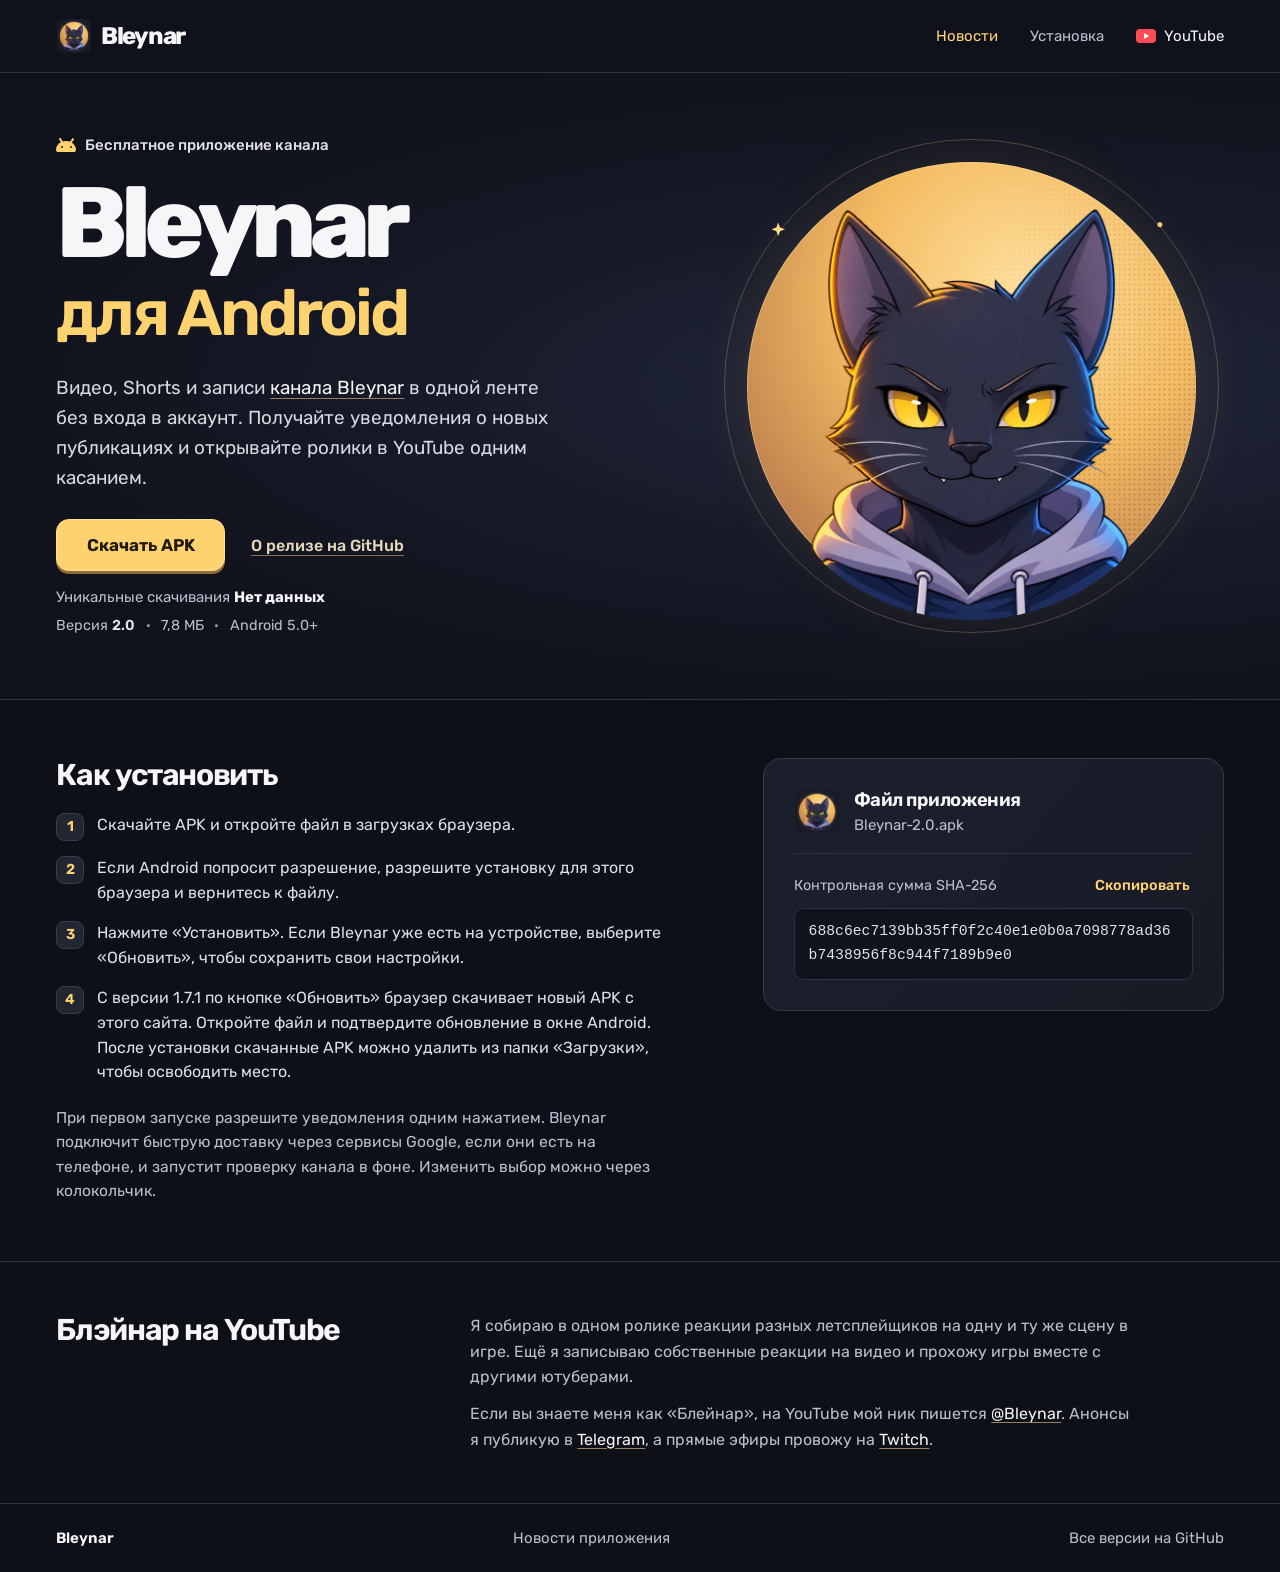
==== index.html @ b520a9aa "Bleynar 2.0 для Android и новости приложения" ====
<!doctype html>
<html lang="ru">
<head>
  <meta charset="utf-8">
  <meta name="viewport" content="width=device-width, initial-scale=1">
  <meta name="theme-color" content="#10131c">
  <title>Bleynar (Блэйнар) | YouTube-канал и приложение для Android</title>
  <meta name="description" content="Официальный сайт Bleynar (Блэйнар). Смотрите реакции летсплейщиков на YouTube, заходите на стримы и скачивайте бесплатное приложение канала для Android.">
  <link rel="canonical" href="https://bleynar.github.io/bleynar-app/">
  <meta property="og:type" content="website">
  <meta property="og:locale" content="ru_RU">
  <meta property="og:url" content="https://bleynar.github.io/bleynar-app/">
  <meta property="og:title" content="Bleynar (Блэйнар) | YouTube-канал и приложение для Android">
  <meta property="og:description" content="Реакции летсплейщиков, совместные прохождения и стримы Блэйнара. Здесь можно перейти на канал или скачать бесплатное приложение для Android.">
  <meta property="og:image" content="https://bleynar.github.io/bleynar-app/assets/bleynar-brand.png">
  <meta property="og:image:type" content="image/png">
  <meta property="og:image:width" content="512">
  <meta property="og:image:height" content="512">
  <meta property="og:image:alt" content="Фирменный кот Bleynar на золотом фоне">
  <meta name="twitter:card" content="summary">
  <script type="application/ld+json">
  {
    "@context": "https://schema.org",
    "@graph": [
      {
        "@type": "WebPage",
        "@id": "https://bleynar.github.io/bleynar-app/#page",
        "url": "https://bleynar.github.io/bleynar-app/",
        "name": "Bleynar (Блэйнар) | YouTube-канал и приложение для Android",
        "inLanguage": "ru",
        "about": { "@id": "https://bleynar.github.io/bleynar-app/#channel" },
        "mainEntity": { "@id": "https://bleynar.github.io/bleynar-app/#app" }
      },
      {
        "@type": "Person",
        "@id": "https://bleynar.github.io/bleynar-app/#channel",
        "name": "Bleynar",
        "alternateName": ["Блэйнар", "Блейнар"],
        "url": "https://bleynar.github.io/bleynar-app/#channel",
        "sameAs": [
          "https://www.youtube.com/@Bleynar",
          "https://t.me/bleynar_channel",
          "https://www.twitch.tv/bleynar"
        ]
      },
      {
        "@type": "MobileApplication",
        "@id": "https://bleynar.github.io/bleynar-app/#app",
        "name": "Bleynar",
        "operatingSystem": "Android 5.0+",
        "applicationCategory": "EntertainmentApplication",
        "inLanguage": "ru",
        "isAccessibleForFree": true,
        "offers": { "@type": "Offer", "price": "0" },
        "author": { "@id": "https://bleynar.github.io/bleynar-app/#channel" },
        "image": "https://bleynar.github.io/bleynar-app/assets/bleynar-brand.png",
        "downloadUrl": "https://bleynar.github.io/bleynar-app/downloads/Bleynar.apk"
      }
    ]
  }
  </script>
  <link rel="icon" href="assets/icon.png?brand=2">
  <link rel="stylesheet" href="assets/style.css?layout=5">
  <script src="assets/site.js" defer></script>
  <script src="assets/downloads.js" defer></script>
</head>
<body>
  <header class="mast">
    <div class="wrap nav">
      <a class="wordmark" href="./" aria-label="Bleynar, главная"><img src="assets/icon.png?brand=2" width="36" height="36" alt="">Bleynar</a>
      <nav aria-label="Навигация">
        <a class="app-news-link" href="news/">Новости</a>
        <a class="install-link" href="#install">Установка</a>
        <a class="yt" href="https://www.youtube.com/@Bleynar"><span class="play" aria-hidden="true"></span>YouTube</a>
      </nav>
    </div>
  </header>
  <main>
    <section class="intro" id="app" aria-labelledby="app-name">
      <div class="wrap stage">
        <div class="pitch">
          <p class="platform"><span class="android" aria-hidden="true"><i></i></span>Бесплатное приложение канала</p>
          <h1 id="app-name">Bleynar <span>для Android</span></h1>
          <div class="details">
            <p class="lede">Видео, Shorts и&nbsp;записи <a href="#channel">канала Bleynar</a> в&nbsp;одной ленте без входа в&nbsp;аккаунт. Получайте уведомления о&nbsp;новых публикациях и&nbsp;открывайте ролики в&nbsp;YouTube одним касанием.</p>
            <div class="downloads">
              <a class="download" data-download href="https://bleynar.github.io/bleynar-app/downloads/Bleynar.apk?v=21" download="Bleynar-2.0.apk">Скачать APK</a>
              <a class="release-link" data-release href="https://github.com/bleynar/bleynar-app/releases/tag/v2.0">О релизе на GitHub</a>
            </div>
            <p class="download-stats" role="status">Уникальные скачивания <strong id="download-total">—</strong></p>
            <p class="release"><span>Версия <b data-version>2.0</b></span><span data-size>7,8 МБ</span><span>Android 5.0+</span></p>
          </div>
        </div>
        <div class="visual" aria-hidden="true">
          <div class="portrait">
            <div class="mascot-frame">
              <img class="mascot" src="assets/bleynar.webp" width="920" height="902" alt="" fetchpriority="high">
            </div>
          </div>
        </div>
      </div>
    </section>
    <section class="setup wrap" id="install" aria-labelledby="install-heading">
      <div class="how">
        <h2 id="install-heading">Как установить</h2>
        <ol role="list">
          <li><span class="step-number" aria-hidden="true">1</span><span>Скачайте APK и откройте файл в загрузках браузера.</span></li>
          <li><span class="step-number" aria-hidden="true">2</span><span>Если Android попросит разрешение, разрешите установку для этого браузера и вернитесь к файлу.</span></li>
          <li><span class="step-number" aria-hidden="true">3</span><span>Нажмите «Установить». Если Bleynar уже есть на устройстве, выберите «Обновить», чтобы сохранить свои настройки.</span></li>
          <li><span class="step-number" aria-hidden="true">4</span><span>С версии 1.7.1 по кнопке «Обновить» браузер скачивает новый APK с этого сайта. Откройте файл и подтвердите обновление в окне Android. После установки скачанные APK можно удалить из папки «Загрузки», чтобы освободить место.</span></li>
        </ol>
        <p>При первом запуске разрешите уведомления одним нажатием. Bleynar подключит быструю доставку через сервисы Google, если они есть на телефоне, и запустит проверку канала в фоне. Изменить выбор можно через колокольчик.</p>
      </div>
      <div class="integrity">
        <div class="file-title">
          <img src="assets/icon.png?brand=2" alt="" width="48" height="48">
          <div><h2>Файл приложения</h2><p data-filename>Bleynar-2.0.apk</p></div>
        </div>
        <div class="hashline"><span>Контрольная сумма SHA-256</span><button id="copy" type="button" aria-label="Скопировать SHA-256">Скопировать</button></div>
        <code id="checksum">688c6ec7139bb35ff0f2c40e1e0b0a7098778ad36b7438956f8c944f7189b9e0</code>
        <span id="copy-status" role="status"></span>
      </div>
    </section>
    <section class="channel" id="channel" aria-labelledby="channel-heading">
      <div class="wrap channel-inner">
        <h2 id="channel-heading">Блэйнар на YouTube</h2>
        <div class="channel-copy">
          <p>Я собираю в одном ролике реакции разных летсплейщиков на одну и ту же сцену в игре. Ещё я записываю собственные реакции на видео и прохожу игры вместе с другими ютуберами.</p>
          <p>Если вы знаете меня как «Блейнар», на YouTube мой ник пишется <a href="https://www.youtube.com/@Bleynar">@Bleynar</a>. Анонсы я публикую в <a href="https://t.me/bleynar_channel">Telegram</a>, а прямые эфиры провожу на <a href="https://www.twitch.tv/bleynar">Twitch</a>.</p>
        </div>
      </div>
    </section>
  </main>
  <footer><div class="wrap"><span>Bleynar</span><a href="news/">Новости приложения</a><a href="https://github.com/bleynar/bleynar-app/releases">Все версии на GitHub</a></div></footer>
</body>
</html>
---- assets/style.css ----
@font-face {
  font-family: Rubik;
  src: url("rubik-lat.woff2") format("woff2");
  font-weight: 300 900;
  font-display: swap;
  unicode-range: U+0000-00FF, U+0131, U+0152-0153, U+02BB-02BC, U+02C6, U+02DA, U+02DC, U+0304, U+0308, U+0329, U+2000-206F, U+20AC, U+2122, U+2191, U+2193, U+2212, U+2215, U+FEFF, U+FFFD;
}
@font-face {
  font-family: Rubik;
  src: url("rubik-cyr.woff2") format("woff2");
  font-weight: 300 900;
  font-display: swap;
  unicode-range: U+0301, U+0400-045F, U+0490-0491, U+04B0-04B1, U+2116;
}

:root {
  color-scheme: dark;
  --bg: #0e1018;
  --line: #2d3242;
  --text: #f6f5f8;
  --muted: #babecf;
  --gold: #ffd270;
  --gutter: clamp(14px, 4.4vw, 4.5rem);
  font-family: Rubik, Roboto, Arial, sans-serif;
  font-synthesis: none;
  background: var(--bg);
  color: var(--text);
}
*, *::before, *::after { box-sizing: border-box; }
body {
  margin: 0;
  min-height: 100vh;
  min-height: 100svh;
  display: flex;
  flex-direction: column;
}
main { flex: 1; }
h1, h2, p { margin: 0; }
a { color: inherit; text-decoration: none; }
button { font: inherit; }
img { display: block; }
a:focus-visible, button:focus-visible {
  outline: 3px solid var(--gold);
  outline-offset: 4px;
}
.wrap {
  width: calc(100% - var(--gutter) - var(--gutter));
  max-width: 82rem;
  margin-inline: auto;
}

.mast {
  background: #10121b;
  border-bottom: 1px solid var(--line);
}
.nav, .nav nav, .wordmark, .yt, footer .wrap {
  display: flex;
  align-items: center;
}
.nav, footer .wrap {
  justify-content: space-between;
  flex-wrap: wrap;
  gap: .25rem 1rem;
}
.nav {
  min-height: 4.5rem;
  padding-block: .5rem;
}
.nav nav {
  flex-wrap: wrap;
  gap: 0 clamp(.75rem, 2.5vw, 2.25rem);
  font-size: .9375rem;
}
.nav a, footer a {
  display: inline-flex;
  align-items: center;
  min-height: 2.75rem;
}
.wordmark {
  gap: .55rem;
  font-size: 1.5rem;
  font-weight: 740;
  letter-spacing: -.055em;
}
.wordmark img { width: 2.25rem; height: 2.25rem; }
.install-link, footer a { color: var(--muted); }
.nav a:hover, footer a:hover, .release-link:hover { color: var(--gold); }
.yt { gap: .5rem; }
.play {
  width: 1.25rem;
  height: .875rem;
  background: #ff4c55;
  border-radius: .25rem;
  display: inline-grid;
  place-items: center;
}
.play::after {
  content: "";
  border-style: solid;
  border-width: .2rem 0 .2rem .32rem;
  border-color: transparent transparent transparent white;
  margin-left: 1px;
}

.intro {
  background: radial-gradient(ellipse at 77% 50%, #23283d, #151926 44%, #10121b 79%);
  border-bottom: 1px solid var(--line);
}
.stage {
  display: grid;
  grid-template-columns: minmax(0, 1.08fr) minmax(0, .92fr);
  align-items: center;
  gap: clamp(1.5rem, 5.5vw, 6rem);
  padding-block: clamp(2.5rem, 4.75vw, 5.25rem);
}
.pitch, .details, .how, .integrity { min-width: 0; }
.platform {
  display: flex;
  align-items: center;
  gap: .55rem;
  margin-bottom: clamp(.875rem, 1.5vw, 1.35rem);
  font-size: .9375rem;
  font-weight: 500;
  line-height: 1.4;
  color: #dfdfe7;
}
.android {
  position: relative;
  flex: none;
  width: 1.25rem;
  height: .69rem;
  margin-top: .12rem;
  border-radius: .8rem .8rem .18rem .18rem;
  background: var(--gold);
}
.android::before, .android::after, .android i::before, .android i::after {
  content: "";
  position: absolute;
}
.android::before, .android::after {
  top: -.21rem;
  width: 1.5px;
  height: .32rem;
  background: var(--gold);
}
.android::before { left: .25rem; transform: rotate(-33deg); }
.android::after { right: .25rem; transform: rotate(33deg); }
.android i::before, .android i::after {
  top: .3rem;
  width: 2px;
  height: 2px;
  border-radius: 50%;
  background: #252018;
}
.android i::before { left: .3rem; }
.android i::after { right: .3rem; }

h1 {
  font-size: clamp(3rem, 1.6rem + 5.8vw, 7.1rem);
  font-weight: 780;
  line-height: .96;
  letter-spacing: -.065em;
}
h1 span {
  display: block;
  margin-top: .12em;
  color: var(--gold);
  font-weight: 600;
  font-size: .65em;
  line-height: 1.05;
  letter-spacing: -.05em;
}
.details { margin-top: clamp(1.25rem, 2vw, 2rem); }
.lede {
  max-width: 43ch;
  color: #d6d8e3;
  font-size: clamp(1rem, .94rem + .3vw, 1.19rem);
  line-height: 1.6;
}
.downloads {
  display: flex;
  align-items: center;
  flex-wrap: wrap;
  gap: .5rem clamp(1rem, 2vw, 1.75rem);
  margin-top: clamp(1.25rem, 2vw, 1.9rem);
}
.download, .release-link {
  display: inline-flex;
  align-items: center;
  justify-content: center;
  text-align: center;
}
.download {
  min-height: 3.25rem;
  padding: .75rem clamp(1.3rem, 2.3vw, 2.25rem);
  color: #211a0d;
  background: var(--gold);
  border: 1px solid #ffdf99;
  border-radius: .8rem;
  box-shadow: 0 3px 0 #8f6d32;
  font-weight: 670;
  font-size: 1.0625rem;
}
.download:hover { background: #ffe2a1; }
.download:active { box-shadow: 0 1px 0 #8f6d32; transform: translateY(2px); }
.release-link {
  min-height: 2.75rem;
  color: #e5d7bc;
  font-weight: 530;
  text-decoration: underline;
  text-decoration-color: #89714e;
  text-underline-offset: .28em;
}
.release {
  display: flex;
  flex-wrap: wrap;
  align-items: baseline;
  gap: .35rem .65rem;
  margin-top: 1.1rem;
  font-size: .9rem;
  line-height: 1.5;
  color: var(--muted);
}
.release span { white-space: nowrap; }
.release b { font-weight: 550; color: #e5e5ec; }
.release span + span::before {
  content: "·";
  margin-right: .65rem;
  color: #9295a9;
}

.download-stats {
  margin-top: .9rem;
  color: var(--muted);
  font-size: .9375rem;
  line-height: 1.55;
}
.download-stats strong { color: var(--text); font-variant-numeric: tabular-nums; }
.download-stats + .release { margin-top: .4rem; }
.download[aria-busy="true"] { cursor: progress; }

/* Both the orbit and the portrait use this square as their coordinate system. */
.visual {
  position: relative;
  justify-self: center;
  width: 100%;
  max-width: 34rem;
  aspect-ratio: 1 / 1;
  background: radial-gradient(circle at 87.3% 18%, #f7cf88 0 2px, transparent 3px);
}
.visual::before {
  content: "";
  position: absolute;
  inset: 1%;
  border: 1px solid #bda47755;
  border-radius: 50%;
}
.visual::after {
  content: "";
  position: absolute;
  left: 10.4%;
  top: 17.6%;
  width: 2.65%;
  aspect-ratio: 1;
  background: #ffda8b;
  clip-path: polygon(50% 0, 64% 36%, 100% 50%, 64% 64%, 50% 100%, 36% 64%, 0 50%, 36% 36%);
}
.portrait {
  position: absolute;
  inset: 5.5%;
  border-radius: 50%;
  isolation: isolate;
  background: radial-gradient(circle at 62% 30%, #ffe2a0, #f4bb62 41%, #c18450 76%, #82573e);
  box-shadow: 0 0 3.5rem #dfaa4620, inset 0 0 0 1px #ffe1a75c;
}
.portrait::before {
  content: "";
  position: absolute;
  inset: 0;
  border-radius: inherit;
  background-image: radial-gradient(#6a452e73 .8px, transparent 1.2px);
  background-size: 5px 5px;
  -webkit-mask-image: linear-gradient(125deg, transparent 35%, #000);
  mask-image: linear-gradient(125deg, transparent 35%, #000);
}
.mascot-frame {
  position: absolute;
  /* Let only the lower arc of the hoodie overlap the disc, inside the outer rim. */
  inset: 0 0 -2%;
  border-radius: 50%;
  overflow: hidden;
}
.mascot {
  position: absolute;
  inset: 0;
  width: 100%;
  height: 100%;
  padding-top: 9.6%;
  object-fit: cover;
  object-position: center top;
}

.setup {
  display: grid;
  grid-template-columns: minmax(0, 1.15fr) minmax(0, .85fr);
  align-items: start;
  gap: clamp(2rem, 6.5vw, 7rem);
  padding-block: clamp(2.5rem, 4.5vw, 4.75rem);
}
.how h2, .channel h2 {
  font-size: clamp(1.55rem, 1.2rem + .85vw, 2rem);
  line-height: 1.15;
  font-weight: 650;
  letter-spacing: -.045em;
}
.how h2 { margin-bottom: 1.3rem; }
.channel { border-top: 1px solid var(--line); }
.channel-inner {
  display: grid;
  grid-template-columns: minmax(0, .65fr) minmax(0, 1.35fr);
  gap: clamp(1rem, 4vw, 4rem);
  padding-block: clamp(2rem, 4vw, 3.5rem);
}
.channel-copy { max-width: 67ch; color: var(--muted); line-height: 1.6; }
.channel-copy p + p { margin-top: .7rem; }
.lede a, .channel-copy a {
  color: var(--text);
  text-decoration: underline;
  text-decoration-color: #958263;
  text-underline-offset: .2em;
}
.lede a:hover, .channel-copy a:hover { color: var(--gold); }
.how, .file-title, .hashline { overflow-wrap: anywhere; }
.how ol {
  display: grid;
  gap: .95rem;
  margin: 0;
  padding: 0;
  list-style: none;
}
.how li {
  display: grid;
  grid-template-columns: 1.75rem minmax(0, 1fr);
  gap: .8rem;
  align-items: start;
  color: #dedfe8;
  line-height: 1.55;
}
.step-number {
  display: grid;
  place-items: center;
  min-height: 1.75rem;
  border: 1px solid #373b4b;
  border-radius: .5rem;
  background: #222633;
  color: var(--gold);
  font-weight: 620;
  font-size: .9rem;
}
.how p {
  max-width: 61ch;
  margin-top: 1.3rem;
  color: var(--muted);
  font-size: .98rem;
  line-height: 1.55;
}
.integrity {
  padding: clamp(16px, 2.35vw, 2rem);
  border: 1px solid #343a4a;
  border-radius: 1.15rem;
  background: linear-gradient(130deg, #1c202d, #181b26);
}
.file-title, .hashline {
  display: flex;
  align-items: center;
  gap: .875rem;
}
.file-title { flex-wrap: wrap; padding-bottom: 1.15rem; }
.file-title > div { flex: 1 1 9rem; min-width: 0; }
.file-title img { width: 2.85rem; height: 2.85rem; flex: none; }
.file-title h2 {
  font-size: 1.15rem;
  font-weight: 630;
  letter-spacing: -.025em;
  line-height: 1.3;
}
.file-title p { margin-top: .2rem; font-size: .9375rem; color: var(--muted); overflow-wrap: anywhere; }
.hashline {
  border-top: 1px solid var(--line);
  padding-top: .65rem;
  justify-content: space-between;
  flex-wrap: wrap;
  gap: 0 .85rem;
  color: var(--muted);
  font-size: .9rem;
  line-height: 1.5;
}
.hashline button {
  max-width: 100%;
  overflow-wrap: anywhere;
  min-height: 2.75rem;
  padding: .4rem .15rem;
  border: 0;
  background: transparent;
  color: var(--gold);
  font-size: .9rem;
  font-weight: 530;
  cursor: pointer;
}
.hashline button:hover { text-decoration: underline; }
.integrity code {
  display: block;
  padding: .7rem .85rem;
  border: 1px solid var(--line);
  border-radius: .55rem;
  background: #10131d;
  overflow-wrap: anywhere;
  font: .92rem/1.6 ui-monospace, Consolas, monospace;
  color: #e0e2ee;
}
.integrity [role="status"]:not(:empty) {
  display: block;
  margin-top: .6rem;
  font-size: .9rem;
  line-height: 1.5;
  color: var(--gold);
}
footer { border-top: 1px solid var(--line); }
footer .wrap { min-height: 4.25rem; padding-block: .45rem; font-size: .935rem; }
footer span { font-weight: 640; }

/* The installation guide and file details need more width than the hero art. */
@media (max-width: 53rem) {
  .setup { grid-template-columns: minmax(0, 1fr); gap: 1.85rem; }
  .channel-inner { grid-template-columns: minmax(0, 1fr); gap: .85rem; }
}
@media (max-width: 42rem) {
  .nav { min-height: 3.75rem; padding-block: .3rem; }
  .wordmark { font-size: 1.32rem; }
  .wordmark img { width: 2rem; height: 2rem; }
  .nav nav { font-size: .9rem; }
  .stage {
    grid-template-columns: minmax(0, 1.2fr) minmax(0, .8fr);
    grid-template-areas: "platform platform" "title portrait" "details details";
    gap: .85rem clamp(.75rem, 3vw, 1.4rem);
    padding-block: clamp(1.65rem, 5vw, 2.25rem) 2rem;
  }
  .pitch { display: contents; }
  .platform { grid-area: platform; margin: 0; }
  h1 { grid-area: title; font-size: min(13.25vw, clamp(2.65rem, .9rem + 8.7vw, 4.5rem)); }
  .visual { grid-area: portrait; max-width: 13rem; justify-self: end; }
  .details { grid-area: details; margin: .25rem 0 0; }
  .setup { padding-block: 2rem; }
}
@media (max-width: 19.99rem) {
  .stage {
    grid-template-columns: minmax(0, 1fr);
    grid-template-areas: "platform" "title" "details" "portrait";
    gap: 1rem;
  }
  .visual { width: 72%; justify-self: center; }
  h1 { font-size: min(21vw, 2.85rem); }
  .hashline { gap: 0 .35rem; }
}
@supports not (aspect-ratio: 1 / 1) {
  .visual::after {
    position: static;
    display: block;
    width: 100%;
    height: 0;
    padding-top: 100%;
    background: none;
    clip-path: none;
  }
}
@media (prefers-reduced-motion: reduce) {
  .download:active { transform: none; }
}

.app-news-link{color:var(--gold)}
@media(max-width:32rem){.nav nav{gap:.75rem}.nav .install-link{display:none}}
@media(max-width:22rem){.nav nav{gap:.5rem}.nav .wordmark{gap:.25rem}.nav .yt{padding-inline:.4rem}footer .wrap{flex-wrap:wrap;gap:.35rem 1rem}}
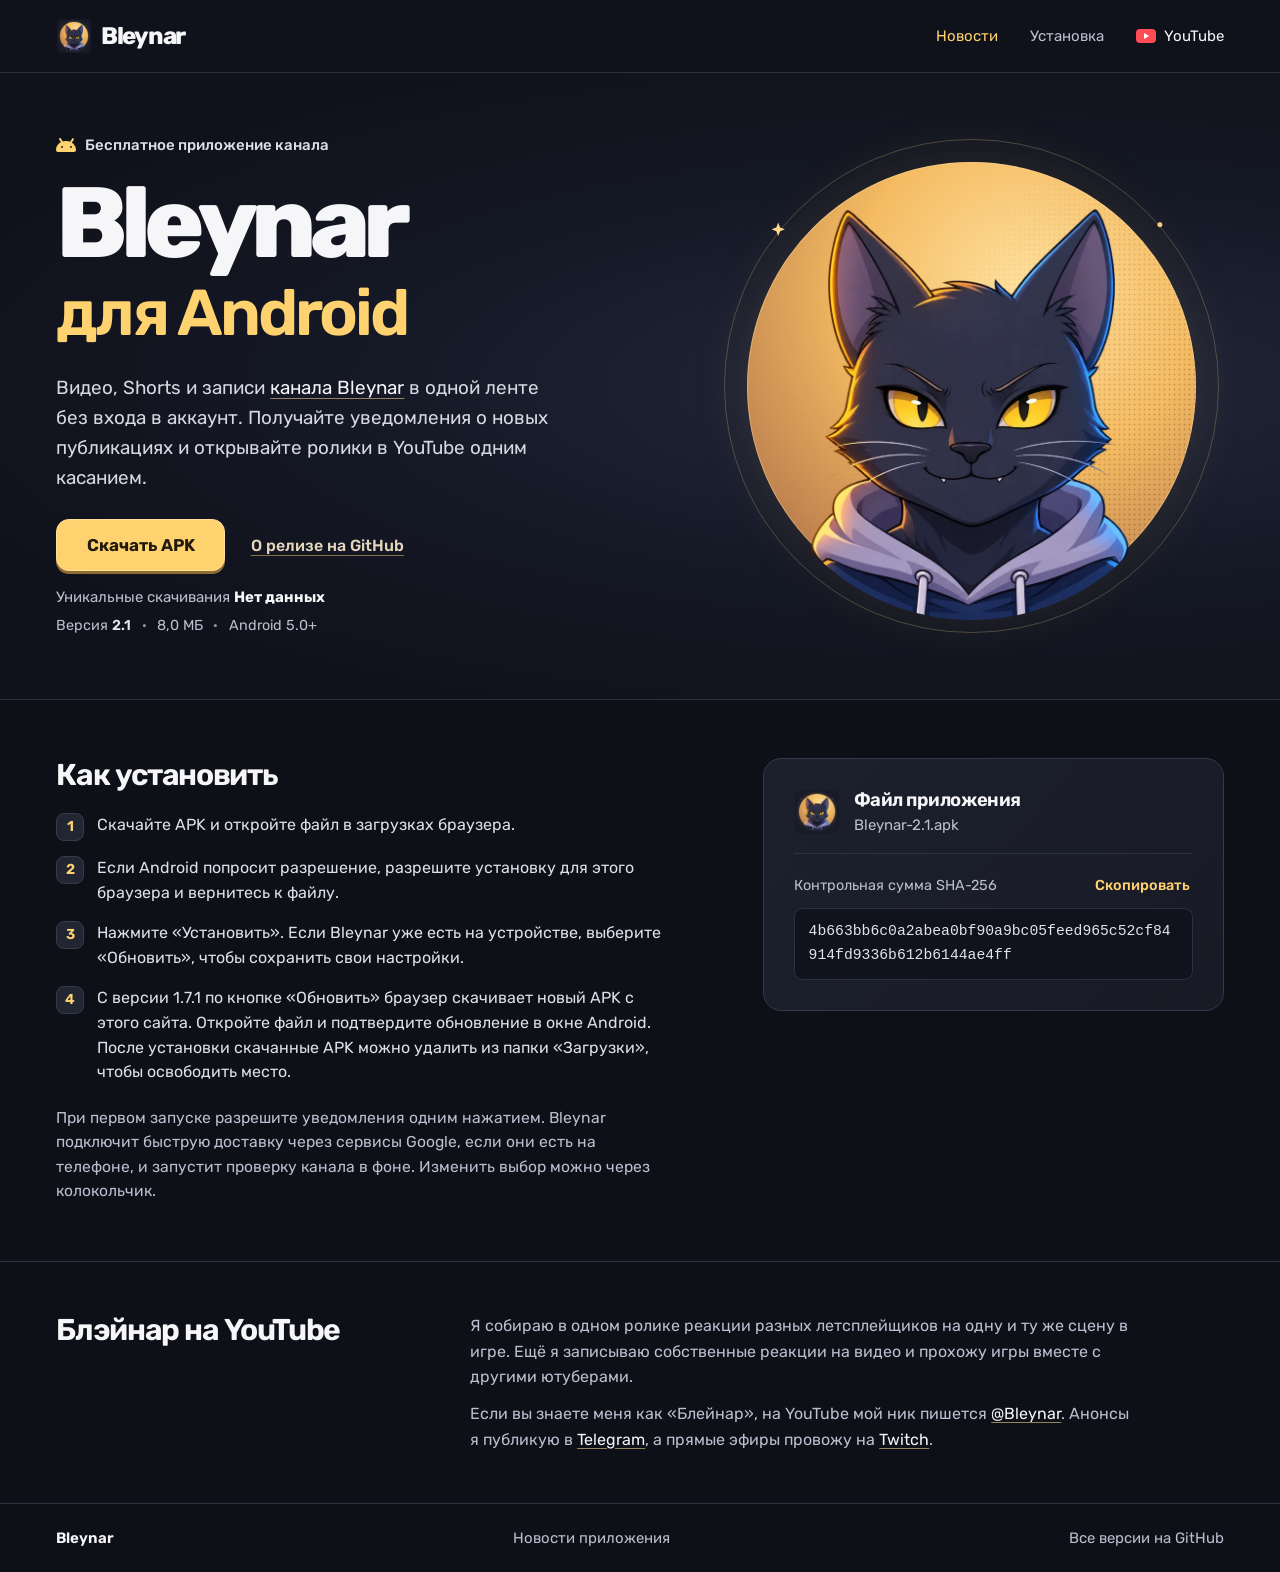
==== commit debb2cb5: "Bleynar 2.1 для Android и новости приложения" ====
--- a/index.html
+++ b/index.html
@@ -84,11 +84,11 @@
           <div class="details">
             <p class="lede">Видео, Shorts и&nbsp;записи <a href="#channel">канала Bleynar</a> в&nbsp;одной ленте без входа в&nbsp;аккаунт. Получайте уведомления о&nbsp;новых публикациях и&nbsp;открывайте ролики в&nbsp;YouTube одним касанием.</p>
             <div class="downloads">
-              <a class="download" data-download href="https://bleynar.github.io/bleynar-app/downloads/Bleynar.apk?v=21" download="Bleynar-2.0.apk">Скачать APK</a>
-              <a class="release-link" data-release href="https://github.com/bleynar/bleynar-app/releases/tag/v2.0">О релизе на GitHub</a>
+              <a class="download" data-download href="https://bleynar.github.io/bleynar-app/downloads/Bleynar.apk?v=22" download="Bleynar-2.1.apk">Скачать APK</a>
+              <a class="release-link" data-release href="https://github.com/bleynar/bleynar-app/releases/tag/v2.1">О релизе на GitHub</a>
             </div>
             <p class="download-stats" role="status">Уникальные скачивания <strong id="download-total">—</strong></p>
-            <p class="release"><span>Версия <b data-version>2.0</b></span><span data-size>7,8 МБ</span><span>Android 5.0+</span></p>
+            <p class="release"><span>Версия <b data-version>2.1</b></span><span data-size>8,0 МБ</span><span>Android 5.0+</span></p>
           </div>
         </div>
         <div class="visual" aria-hidden="true">
@@ -114,10 +114,10 @@
       <div class="integrity">
         <div class="file-title">
           <img src="assets/icon.png?brand=2" alt="" width="48" height="48">
-          <div><h2>Файл приложения</h2><p data-filename>Bleynar-2.0.apk</p></div>
+          <div><h2>Файл приложения</h2><p data-filename>Bleynar-2.1.apk</p></div>
         </div>
         <div class="hashline"><span>Контрольная сумма SHA-256</span><button id="copy" type="button" aria-label="Скопировать SHA-256">Скопировать</button></div>
-        <code id="checksum">688c6ec7139bb35ff0f2c40e1e0b0a7098778ad36b7438956f8c944f7189b9e0</code>
+        <code id="checksum">4b663bb6c0a2abea0bf90a9bc05feed965c52cf84914fd9336b612b6144ae4ff</code>
         <span id="copy-status" role="status"></span>
       </div>
     </section>
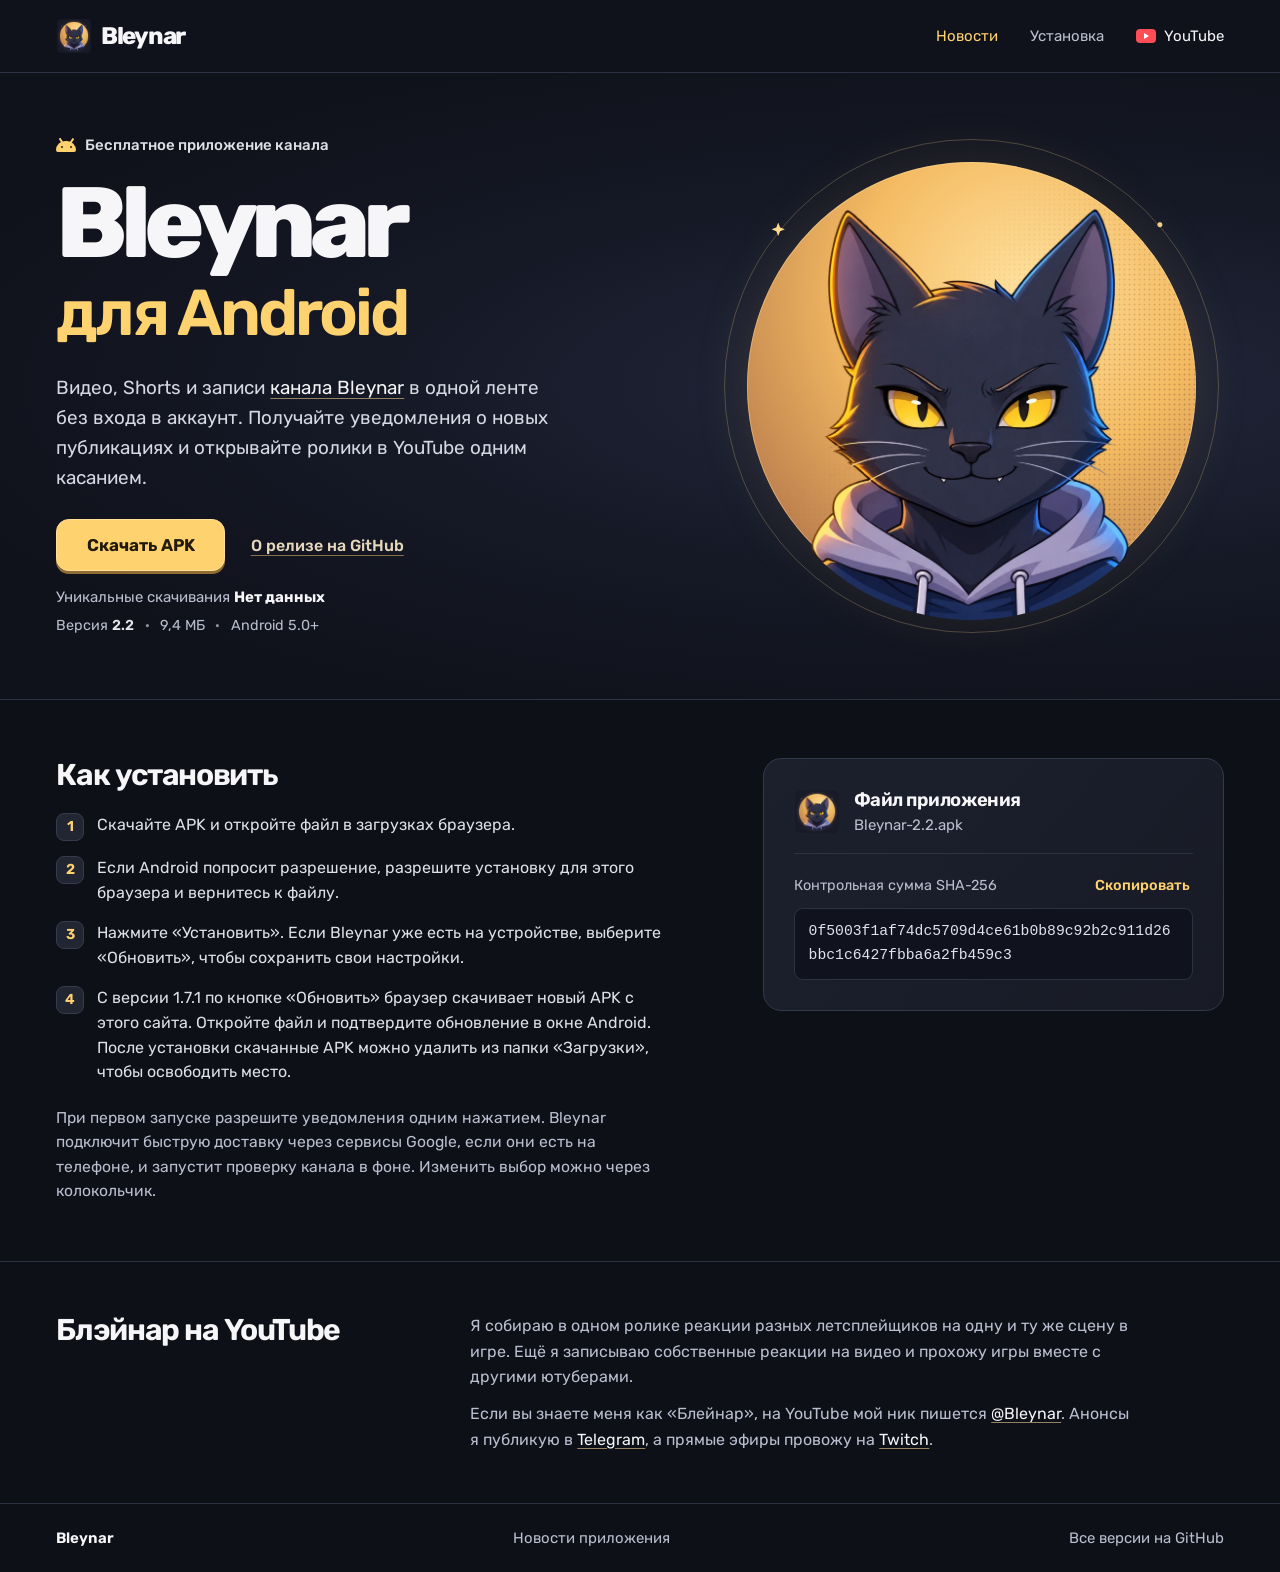
==== commit 3f4df06e: "Bleynar 2.2 для Android" ====
--- a/index.html
+++ b/index.html
@@ -84,11 +84,11 @@
           <div class="details">
             <p class="lede">Видео, Shorts и&nbsp;записи <a href="#channel">канала Bleynar</a> в&nbsp;одной ленте без входа в&nbsp;аккаунт. Получайте уведомления о&nbsp;новых публикациях и&nbsp;открывайте ролики в&nbsp;YouTube одним касанием.</p>
             <div class="downloads">
-              <a class="download" data-download href="https://bleynar.github.io/bleynar-app/downloads/Bleynar.apk?v=22" download="Bleynar-2.1.apk">Скачать APK</a>
-              <a class="release-link" data-release href="https://github.com/bleynar/bleynar-app/releases/tag/v2.1">О релизе на GitHub</a>
+              <a class="download" data-download href="https://bleynar.github.io/bleynar-app/downloads/Bleynar.apk?v=23" download="Bleynar-2.2.apk">Скачать APK</a>
+              <a class="release-link" data-release href="https://github.com/bleynar/bleynar-app/releases/tag/v2.2">О релизе на GitHub</a>
             </div>
             <p class="download-stats" role="status">Уникальные скачивания <strong id="download-total">—</strong></p>
-            <p class="release"><span>Версия <b data-version>2.1</b></span><span data-size>8,0 МБ</span><span>Android 5.0+</span></p>
+            <p class="release"><span>Версия <b data-version>2.2</b></span><span data-size>9,4 МБ</span><span>Android 5.0+</span></p>
           </div>
         </div>
         <div class="visual" aria-hidden="true">
@@ -114,10 +114,10 @@
       <div class="integrity">
         <div class="file-title">
           <img src="assets/icon.png?brand=2" alt="" width="48" height="48">
-          <div><h2>Файл приложения</h2><p data-filename>Bleynar-2.1.apk</p></div>
+          <div><h2>Файл приложения</h2><p data-filename>Bleynar-2.2.apk</p></div>
         </div>
         <div class="hashline"><span>Контрольная сумма SHA-256</span><button id="copy" type="button" aria-label="Скопировать SHA-256">Скопировать</button></div>
-        <code id="checksum">4b663bb6c0a2abea0bf90a9bc05feed965c52cf84914fd9336b612b6144ae4ff</code>
+        <code id="checksum">0f5003f1af74dc5709d4ce61b0b89c92b2c911d26bbc1c6427fbba6a2fb459c3</code>
         <span id="copy-status" role="status"></span>
       </div>
     </section>
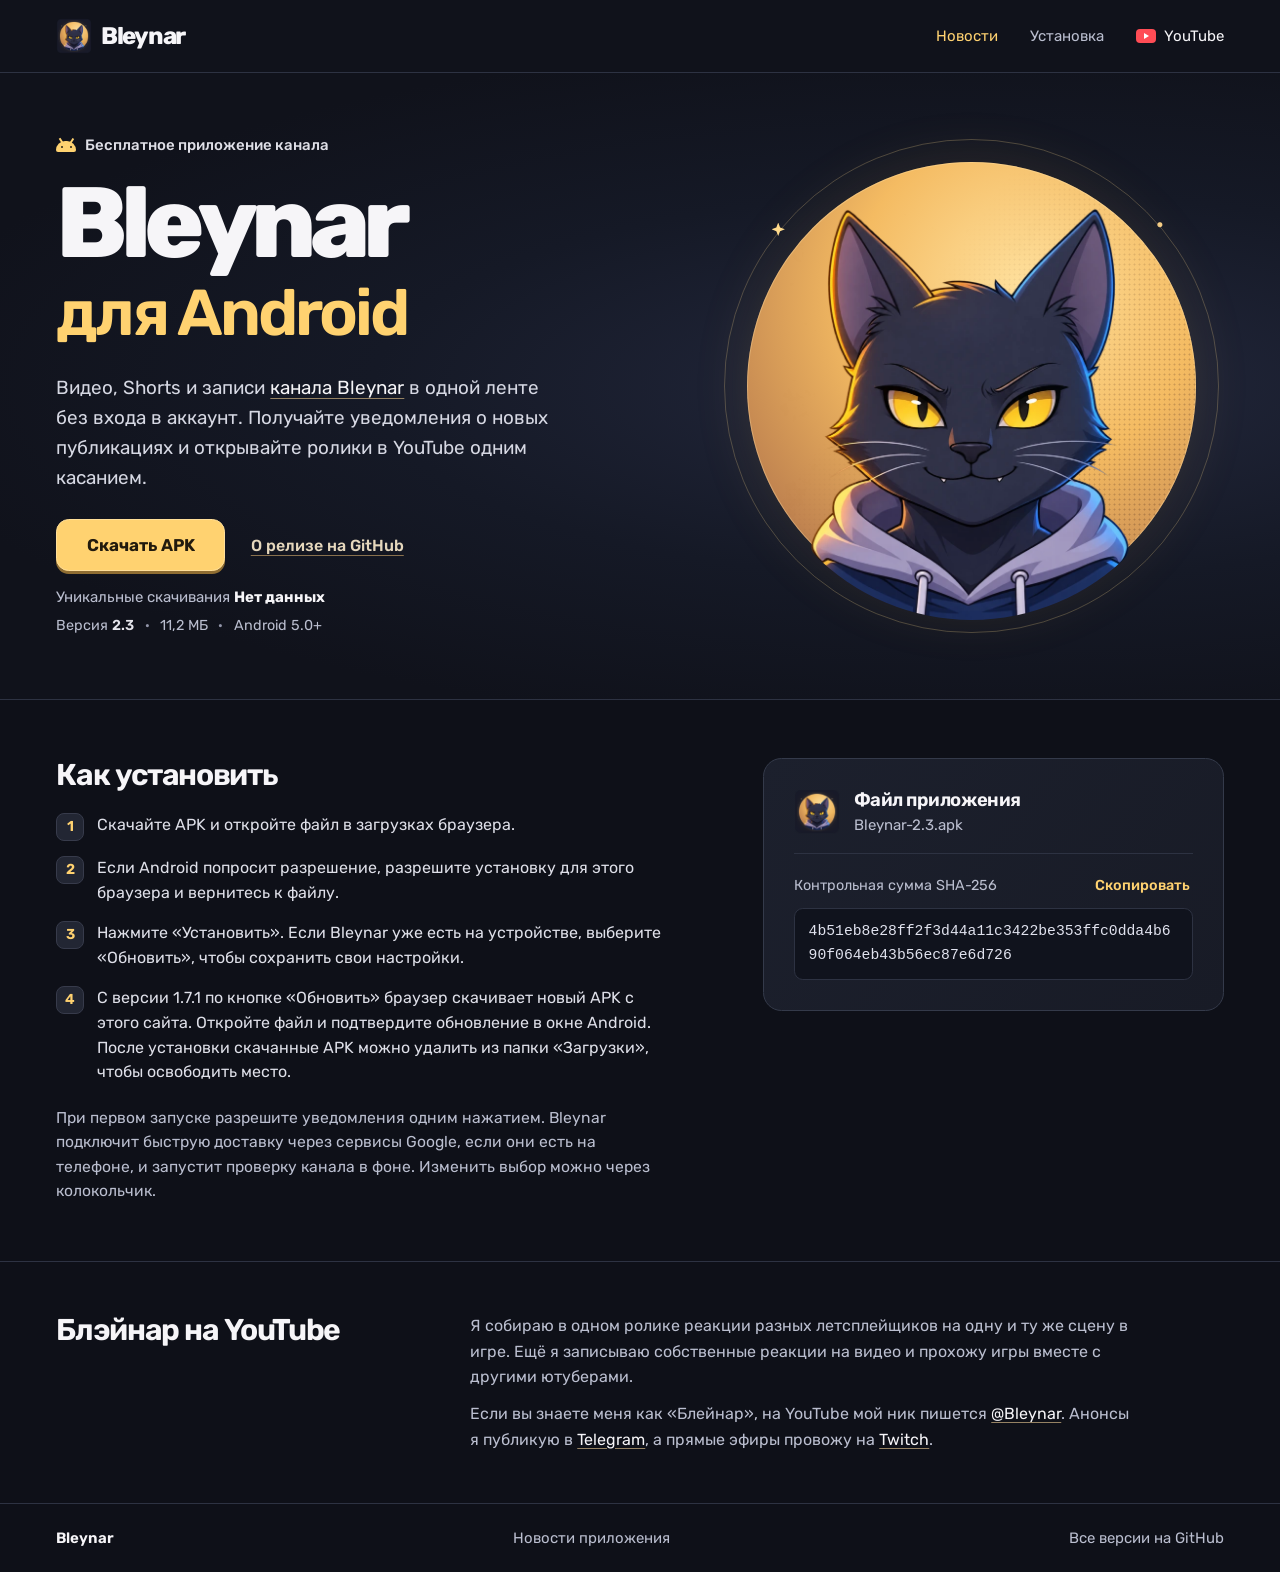
==== commit 29266c91: "Bleynar 2.3 для Android" ====
--- a/index.html
+++ b/index.html
@@ -84,11 +84,11 @@
           <div class="details">
             <p class="lede">Видео, Shorts и&nbsp;записи <a href="#channel">канала Bleynar</a> в&nbsp;одной ленте без входа в&nbsp;аккаунт. Получайте уведомления о&nbsp;новых публикациях и&nbsp;открывайте ролики в&nbsp;YouTube одним касанием.</p>
             <div class="downloads">
-              <a class="download" data-download href="https://bleynar.github.io/bleynar-app/downloads/Bleynar.apk?v=23" download="Bleynar-2.2.apk">Скачать APK</a>
-              <a class="release-link" data-release href="https://github.com/bleynar/bleynar-app/releases/tag/v2.2">О релизе на GitHub</a>
+              <a class="download" data-download href="https://bleynar.github.io/bleynar-app/downloads/Bleynar.apk?v=24" download="Bleynar-2.3.apk">Скачать APK</a>
+              <a class="release-link" data-release href="https://github.com/bleynar/bleynar-app/releases/tag/v2.3">О релизе на GitHub</a>
             </div>
             <p class="download-stats" role="status">Уникальные скачивания <strong id="download-total">—</strong></p>
-            <p class="release"><span>Версия <b data-version>2.2</b></span><span data-size>9,4 МБ</span><span>Android 5.0+</span></p>
+            <p class="release"><span>Версия <b data-version>2.3</b></span><span data-size>11,2 МБ</span><span>Android 5.0+</span></p>
           </div>
         </div>
         <div class="visual" aria-hidden="true">
@@ -114,10 +114,10 @@
       <div class="integrity">
         <div class="file-title">
           <img src="assets/icon.png?brand=2" alt="" width="48" height="48">
-          <div><h2>Файл приложения</h2><p data-filename>Bleynar-2.2.apk</p></div>
+          <div><h2>Файл приложения</h2><p data-filename>Bleynar-2.3.apk</p></div>
         </div>
         <div class="hashline"><span>Контрольная сумма SHA-256</span><button id="copy" type="button" aria-label="Скопировать SHA-256">Скопировать</button></div>
-        <code id="checksum">0f5003f1af74dc5709d4ce61b0b89c92b2c911d26bbc1c6427fbba6a2fb459c3</code>
+        <code id="checksum">4b51eb8e28ff2f3d44a11c3422be353ffc0dda4b690f064eb43b56ec87e6d726</code>
         <span id="copy-status" role="status"></span>
       </div>
     </section>
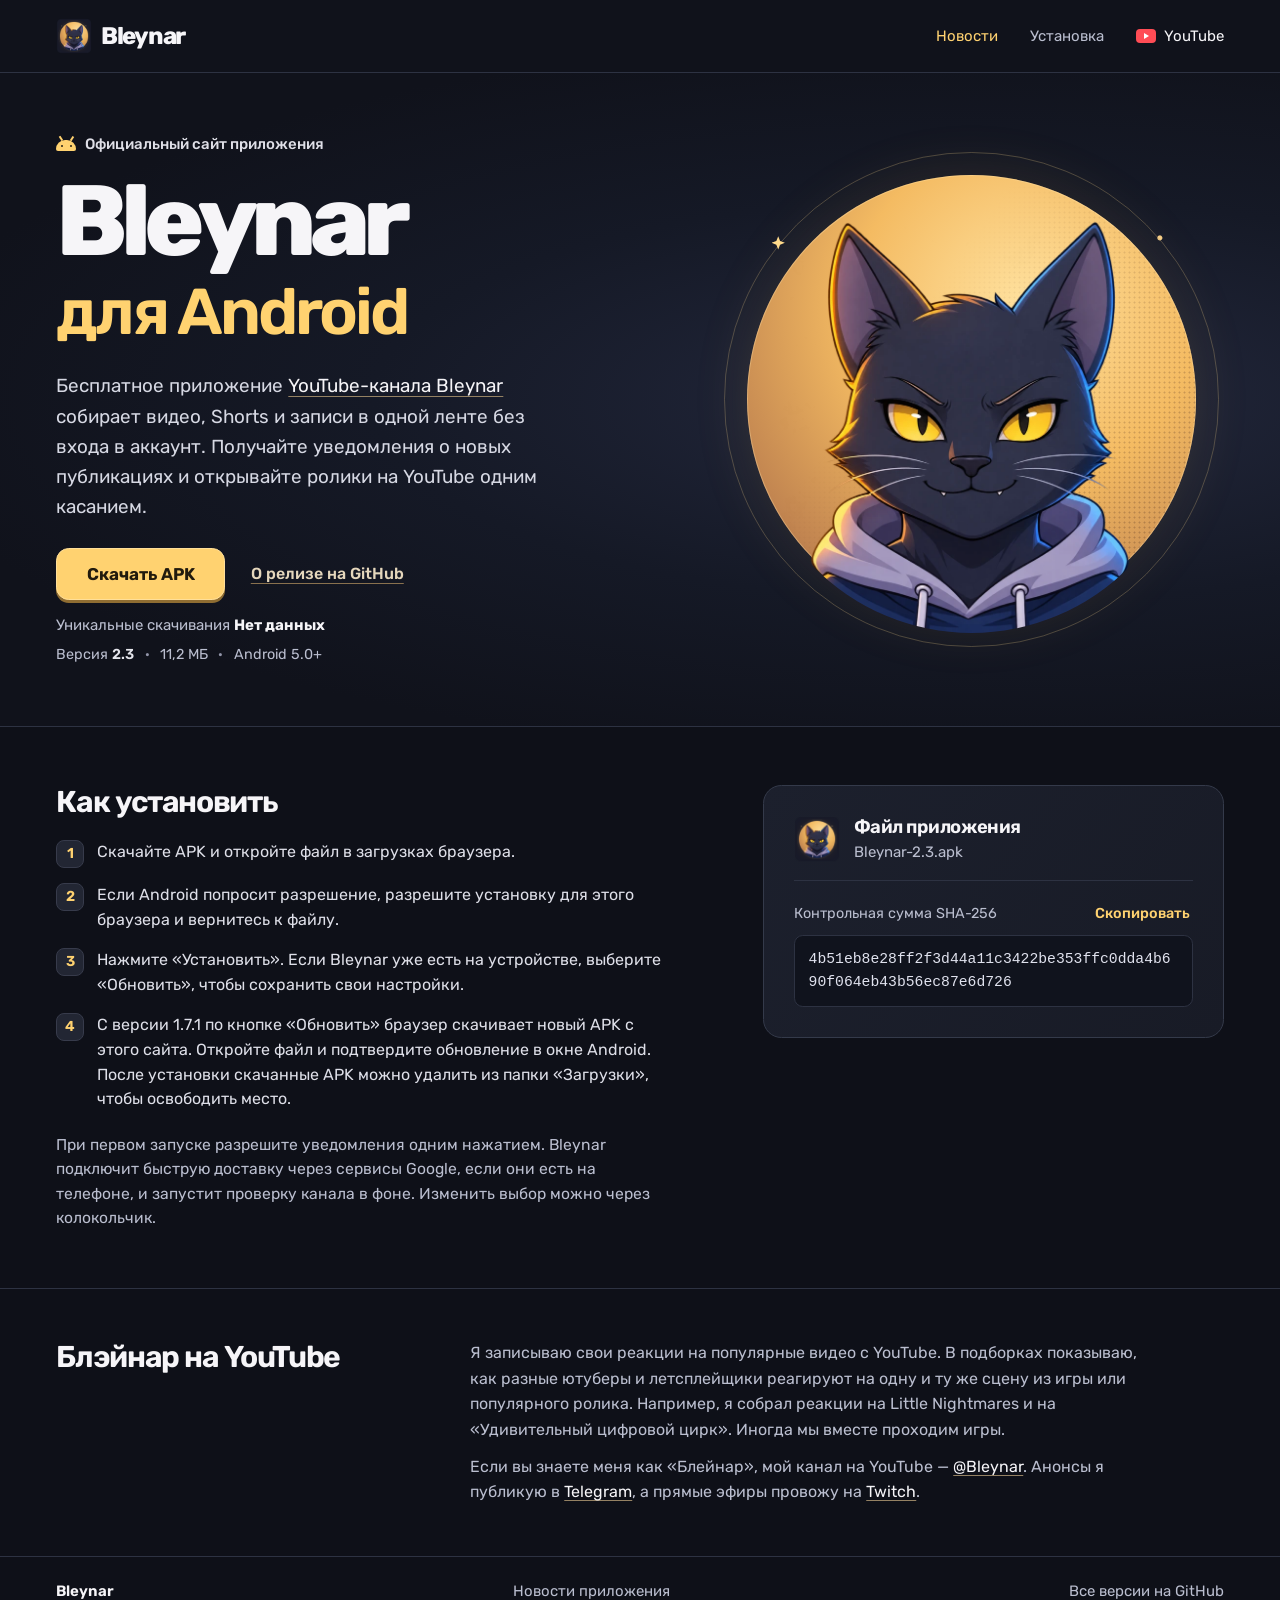
==== commit 8c7b0647: "Уточнить связь Android-приложения Bleynar с его YouTube-каналом" ====
--- a/index.html
+++ b/index.html
@@ -2,16 +2,17 @@
 <html lang="ru">
 <head>
   <meta charset="utf-8">
+  <meta name="google-site-verification" content="Wno0hEg11v6PBVQDcVoWArQIPL3ey0lo9eA-WzazOHA" />
   <meta name="viewport" content="width=device-width, initial-scale=1">
   <meta name="theme-color" content="#10131c">
-  <title>Bleynar (Блэйнар) | YouTube-канал и приложение для Android</title>
-  <meta name="description" content="Официальный сайт Bleynar (Блэйнар). Смотрите реакции летсплейщиков на YouTube, заходите на стримы и скачивайте бесплатное приложение канала для Android.">
+  <title>Bleynar (Блэйнар) — официальное Android-приложение YouTube-канала</title>
+  <meta name="description" content="Официальный сайт Android-приложения YouTube-канала Bleynar. В ленте — личные реакции Блэйнара на популярные видео и подборки реакций ютуберов и летсплейщиков на сцены из игр и роликов.">
   <link rel="canonical" href="https://bleynar.github.io/bleynar-app/">
   <meta property="og:type" content="website">
   <meta property="og:locale" content="ru_RU">
   <meta property="og:url" content="https://bleynar.github.io/bleynar-app/">
-  <meta property="og:title" content="Bleynar (Блэйнар) | YouTube-канал и приложение для Android">
-  <meta property="og:description" content="Реакции летсплейщиков, совместные прохождения и стримы Блэйнара. Здесь можно перейти на канал или скачать бесплатное приложение для Android.">
+  <meta property="og:title" content="Bleynar (Блэйнар) — официальное Android-приложение YouTube-канала">
+  <meta property="og:description" content="Официальный сайт Android-приложения YouTube-канала Bleynar. В ленте — личные реакции Блэйнара на популярные видео и подборки реакций ютуберов и летсплейщиков на сцены из игр и роликов.">
   <meta property="og:image" content="https://bleynar.github.io/bleynar-app/assets/bleynar-brand.png">
   <meta property="og:image:type" content="image/png">
   <meta property="og:image:width" content="512">
@@ -26,9 +27,10 @@
         "@type": "WebPage",
         "@id": "https://bleynar.github.io/bleynar-app/#page",
         "url": "https://bleynar.github.io/bleynar-app/",
-        "name": "Bleynar (Блэйнар) | YouTube-канал и приложение для Android",
+        "name": "Bleynar (Блэйнар) — официальное Android-приложение YouTube-канала",
         "inLanguage": "ru",
-        "about": { "@id": "https://bleynar.github.io/bleynar-app/#channel" },
+        "publisher": { "@id": "https://bleynar.github.io/bleynar-app/#channel" },
+        "about": { "@id": "https://www.youtube.com/channel/UCo7XHozUEajRrUW8I3c3D-Q" },
         "mainEntity": { "@id": "https://bleynar.github.io/bleynar-app/#app" }
       },
       {
@@ -44,9 +46,20 @@
         ]
       },
       {
+        "@type": "CollectionPage",
+        "@id": "https://www.youtube.com/channel/UCo7XHozUEajRrUW8I3c3D-Q",
+        "url": "https://www.youtube.com/@Bleynar",
+        "name": "YouTube-канал Bleynar",
+        "description": "Личные реакции Блэйнара на популярные видео с YouTube и подборки реакций ютуберов и летсплейщиков на моменты из игр и популярных роликов.",
+        "author": { "@id": "https://bleynar.github.io/bleynar-app/#channel" }
+      },
+      {
         "@type": "MobileApplication",
         "@id": "https://bleynar.github.io/bleynar-app/#app",
         "name": "Bleynar",
+        "url": "https://bleynar.github.io/bleynar-app/",
+        "description": "Официальное приложение YouTube-канала Bleynar для Android. Видео, Shorts и записи канала собраны в одной ленте с уведомлениями о новых публикациях.",
+        "about": { "@id": "https://www.youtube.com/channel/UCo7XHozUEajRrUW8I3c3D-Q" },
         "operatingSystem": "Android 5.0+",
         "applicationCategory": "EntertainmentApplication",
         "inLanguage": "ru",
@@ -54,7 +67,8 @@
         "offers": { "@type": "Offer", "price": "0" },
         "author": { "@id": "https://bleynar.github.io/bleynar-app/#channel" },
         "image": "https://bleynar.github.io/bleynar-app/assets/bleynar-brand.png",
-        "downloadUrl": "https://bleynar.github.io/bleynar-app/downloads/Bleynar.apk"
+        "downloadUrl": "https://bleynar.github.io/bleynar-app/downloads/Bleynar.apk",
+        "releaseNotes": "https://bleynar.github.io/bleynar-app/news/"
       }
     ]
   }
@@ -63,6 +77,7 @@
   <link rel="stylesheet" href="assets/style.css?layout=5">
   <script src="assets/site.js" defer></script>
   <script src="assets/downloads.js" defer></script>
+  <script src="assets/visits.js" defer></script>
 </head>
 <body>
   <header class="mast">
@@ -79,10 +94,10 @@
     <section class="intro" id="app" aria-labelledby="app-name">
       <div class="wrap stage">
         <div class="pitch">
-          <p class="platform"><span class="android" aria-hidden="true"><i></i></span>Бесплатное приложение канала</p>
+          <p class="platform"><span class="android" aria-hidden="true"><i></i></span>Официальный сайт приложения</p>
           <h1 id="app-name">Bleynar <span>для Android</span></h1>
           <div class="details">
-            <p class="lede">Видео, Shorts и&nbsp;записи <a href="#channel">канала Bleynar</a> в&nbsp;одной ленте без входа в&nbsp;аккаунт. Получайте уведомления о&nbsp;новых публикациях и&nbsp;открывайте ролики в&nbsp;YouTube одним касанием.</p>
+            <p class="lede">Бесплатное приложение <a href="#channel">YouTube-канала Bleynar</a> собирает видео, Shorts и&nbsp;записи в&nbsp;одной ленте без входа в&nbsp;аккаунт. Получайте уведомления о&nbsp;новых публикациях и&nbsp;открывайте ролики на&nbsp;YouTube одним касанием.</p>
             <div class="downloads">
               <a class="download" data-download href="https://bleynar.github.io/bleynar-app/downloads/Bleynar.apk?v=24" download="Bleynar-2.3.apk">Скачать APK</a>
               <a class="release-link" data-release href="https://github.com/bleynar/bleynar-app/releases/tag/v2.3">О релизе на GitHub</a>
@@ -125,12 +140,12 @@
       <div class="wrap channel-inner">
         <h2 id="channel-heading">Блэйнар на YouTube</h2>
         <div class="channel-copy">
-          <p>Я собираю в одном ролике реакции разных летсплейщиков на одну и ту же сцену в игре. Ещё я записываю собственные реакции на видео и прохожу игры вместе с другими ютуберами.</p>
-          <p>Если вы знаете меня как «Блейнар», на YouTube мой ник пишется <a href="https://www.youtube.com/@Bleynar">@Bleynar</a>. Анонсы я публикую в <a href="https://t.me/bleynar_channel">Telegram</a>, а прямые эфиры провожу на <a href="https://www.twitch.tv/bleynar">Twitch</a>.</p>
+          <p>Я записываю свои реакции на популярные видео с YouTube. В подборках показываю, как разные ютуберы и летсплейщики реагируют на одну и ту же сцену из игры или популярного ролика. Например, я собрал реакции на Little Nightmares и на «Удивительный цифровой цирк». Иногда мы вместе проходим игры.</p>
+          <p>Если вы знаете меня как «Блейнар», мой канал на YouTube — <a href="https://www.youtube.com/@Bleynar">@Bleynar</a>. Анонсы я публикую в <a href="https://t.me/bleynar_channel">Telegram</a>, а прямые эфиры провожу на <a href="https://www.twitch.tv/bleynar">Twitch</a>.</p>
         </div>
       </div>
     </section>
   </main>
-  <footer><div class="wrap"><span>Bleynar</span><a href="news/">Новости приложения</a><a href="https://github.com/bleynar/bleynar-app/releases">Все версии на GitHub</a></div></footer>
+  <footer><div class="wrap"><div class="footer-signature"><span>Bleynar</span><small class="visit-count" hidden></small></div><a href="news/">Новости приложения</a><a href="https://github.com/bleynar/bleynar-app/releases">Все версии на GitHub</a></div></footer>
 </body>
 </html>
--- a/assets/style.css
+++ b/assets/style.css
@@ -428,6 +428,8 @@
 footer { border-top: 1px solid var(--line); }
 footer .wrap { min-height: 4.25rem; padding-block: .45rem; font-size: .935rem; }
 footer span { font-weight: 640; }
+.footer-signature { display: flex; align-items: baseline; flex-wrap: wrap; gap: .15rem .65rem; }
+.visit-count { color: #8991a4; font-size: .75rem; font-weight: 400; font-variant-numeric: tabular-nums; white-space: nowrap; }
 
 /* The installation guide and file details need more width than the hero art. */
 @media (max-width: 53rem) {
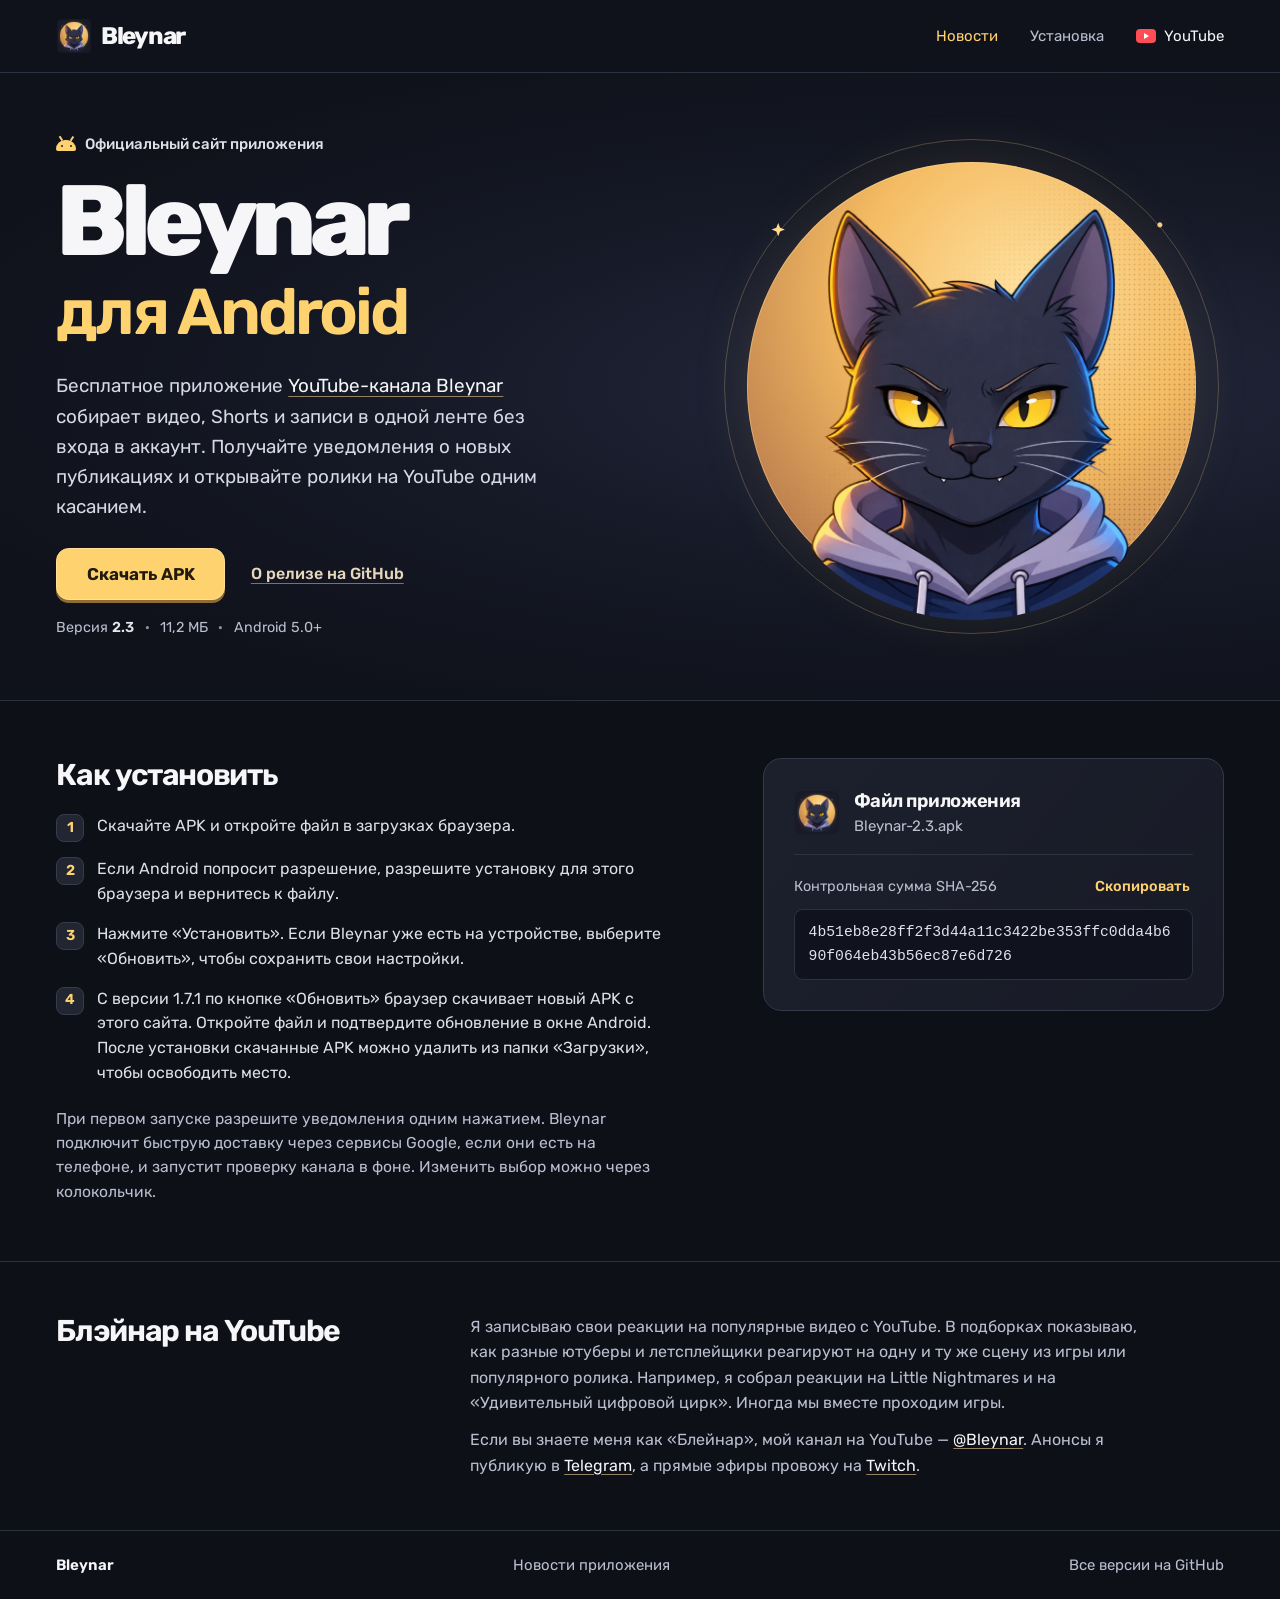
==== commit 45c6f657: "Собрать три счётчика внизу главной страницы" ====
--- a/index.html
+++ b/index.html
@@ -74,10 +74,10 @@
   }
   </script>
   <link rel="icon" href="assets/icon.png?brand=2">
-  <link rel="stylesheet" href="assets/style.css?layout=5">
+  <link rel="stylesheet" href="assets/style.css?layout=6">
   <script src="assets/site.js" defer></script>
-  <script src="assets/downloads.js" defer></script>
-  <script src="assets/visits.js" defer></script>
+  <script src="assets/downloads.js?footer=2" defer></script>
+  <script src="assets/visits.js?footer=2" defer></script>
 </head>
 <body>
   <header class="mast">
@@ -102,7 +102,6 @@
               <a class="download" data-download href="https://bleynar.github.io/bleynar-app/downloads/Bleynar.apk?v=24" download="Bleynar-2.3.apk">Скачать APK</a>
               <a class="release-link" data-release href="https://github.com/bleynar/bleynar-app/releases/tag/v2.3">О релизе на GitHub</a>
             </div>
-            <p class="download-stats" role="status">Уникальные скачивания <strong id="download-total">—</strong></p>
             <p class="release"><span>Версия <b data-version>2.3</b></span><span data-size>11,2 МБ</span><span>Android 5.0+</span></p>
           </div>
         </div>
@@ -146,6 +145,15 @@
       </div>
     </section>
   </main>
-  <footer><div class="wrap"><div class="footer-signature"><span>Bleynar</span><small class="visit-count" hidden></small></div><a href="news/">Новости приложения</a><a href="https://github.com/bleynar/bleynar-app/releases">Все версии на GitHub</a></div></footer>
+  <footer>
+    <div class="wrap">
+      <div class="footer-signature">
+        <span>Bleynar</span>
+        <small class="visit-count" hidden><span data-visit-totals></span><span data-download-count hidden> · <span id="download-total"></span></span></small>
+      </div>
+      <a href="news/">Новости приложения</a>
+      <a href="https://github.com/bleynar/bleynar-app/releases">Все версии на GitHub</a>
+    </div>
+  </footer>
 </body>
 </html>
--- a/assets/style.css
+++ b/assets/style.css
@@ -229,14 +229,6 @@
   color: #9295a9;
 }
 
-.download-stats {
-  margin-top: .9rem;
-  color: var(--muted);
-  font-size: .9375rem;
-  line-height: 1.55;
-}
-.download-stats strong { color: var(--text); font-variant-numeric: tabular-nums; }
-.download-stats + .release { margin-top: .4rem; }
 .download[aria-busy="true"] { cursor: progress; }
 
 /* Both the orbit and the portrait use this square as their coordinate system. */
@@ -427,7 +419,7 @@
 }
 footer { border-top: 1px solid var(--line); }
 footer .wrap { min-height: 4.25rem; padding-block: .45rem; font-size: .935rem; }
-footer span { font-weight: 640; }
+.footer-signature > span { font-weight: 640; }
 .footer-signature { display: flex; align-items: baseline; flex-wrap: wrap; gap: .15rem .65rem; }
 .visit-count { color: #8991a4; font-size: .75rem; font-weight: 400; font-variant-numeric: tabular-nums; white-space: nowrap; }
 
